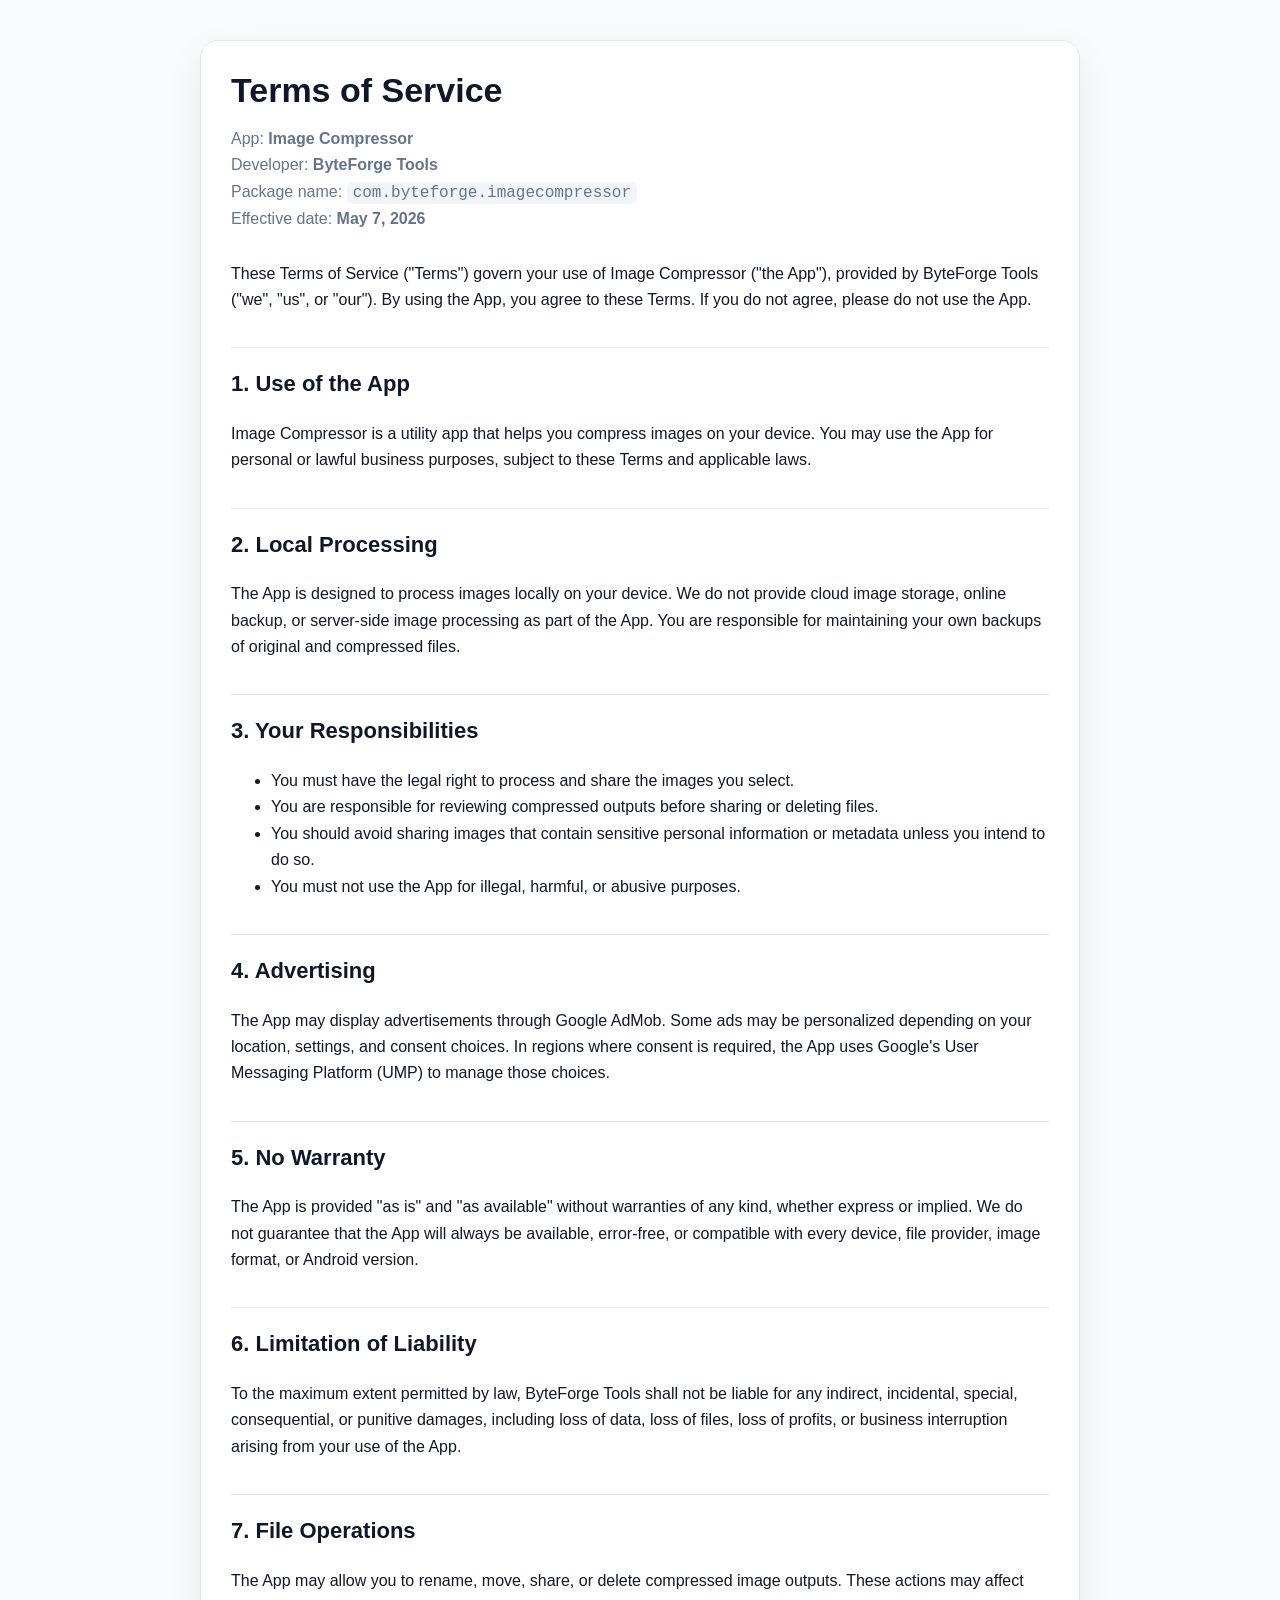
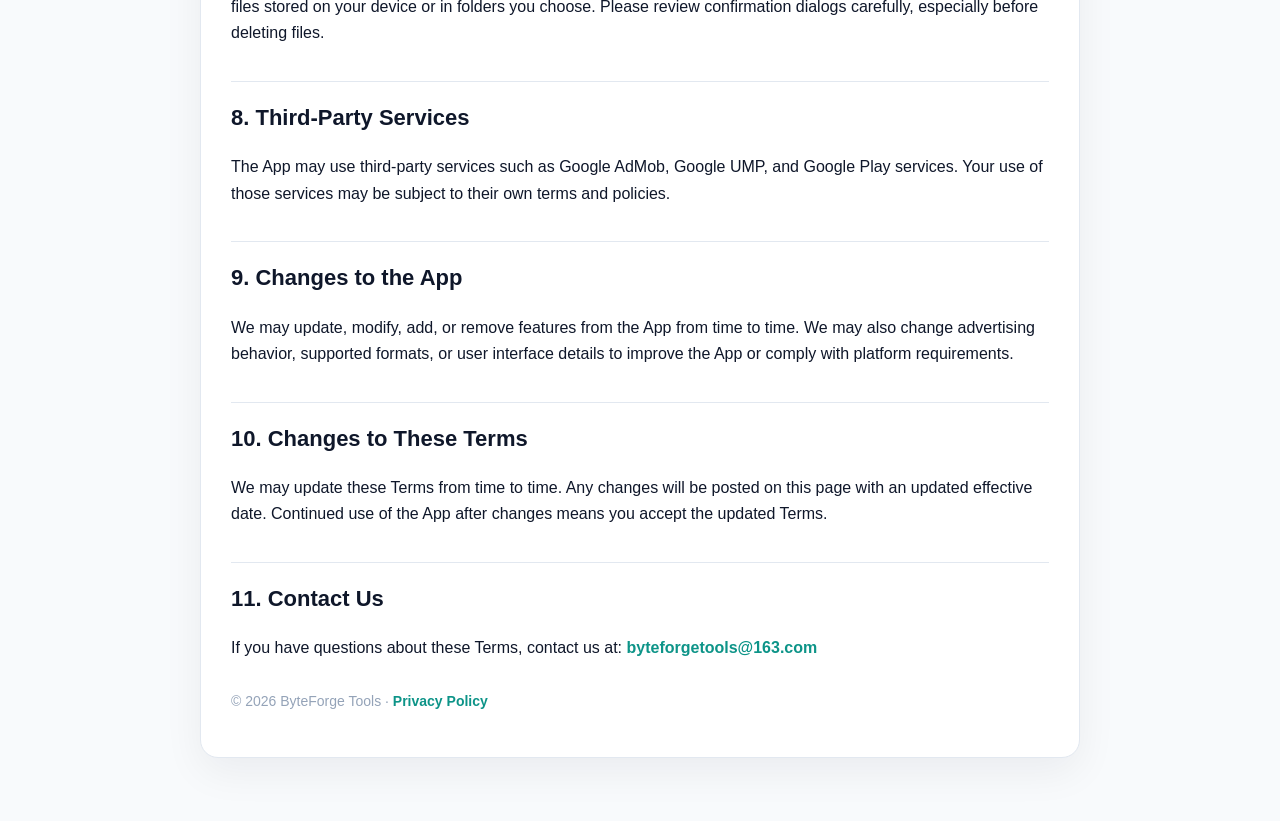
==== imagecompressor/terms.html @ 09f1385c "Add legal pages for Image Compressor Add a GitHub Pages landing page plus Image Compressor privacy p" ====
<!doctype html>
<html lang="en">
<head>
  <meta charset="utf-8">
  <meta name="viewport" content="width=device-width, initial-scale=1">
  <title>Terms of Service — Image Compressor</title>
  <link rel="stylesheet" href="../assets/style.css">
</head>
<body>
  <main class="page">
    <article class="card">
      <h1>Terms of Service</h1>
      <p class="meta">
        App: <strong>Image Compressor</strong><br>
        Developer: <strong>ByteForge Tools</strong><br>
        Package name: <code>com.byteforge.imagecompressor</code><br>
        Effective date: <strong>May 7, 2026</strong>
      </p>

      <p>
        These Terms of Service ("Terms") govern your use of Image Compressor ("the App"),
        provided by ByteForge Tools ("we", "us", or "our"). By using the App, you agree
        to these Terms. If you do not agree, please do not use the App.
      </p>

      <h2>1. Use of the App</h2>
      <p>
        Image Compressor is a utility app that helps you compress images on your device.
        You may use the App for personal or lawful business purposes, subject to these Terms
        and applicable laws.
      </p>

      <h2>2. Local Processing</h2>
      <p>
        The App is designed to process images locally on your device. We do not provide cloud
        image storage, online backup, or server-side image processing as part of the App.
        You are responsible for maintaining your own backups of original and compressed files.
      </p>

      <h2>3. Your Responsibilities</h2>
      <ul>
        <li>You must have the legal right to process and share the images you select.</li>
        <li>You are responsible for reviewing compressed outputs before sharing or deleting files.</li>
        <li>You should avoid sharing images that contain sensitive personal information or metadata unless you intend to do so.</li>
        <li>You must not use the App for illegal, harmful, or abusive purposes.</li>
      </ul>

      <h2>4. Advertising</h2>
      <p>
        The App may display advertisements through Google AdMob. Some ads may be personalized
        depending on your location, settings, and consent choices. In regions where consent is
        required, the App uses Google's User Messaging Platform (UMP) to manage those choices.
      </p>

      <h2>5. No Warranty</h2>
      <p>
        The App is provided "as is" and "as available" without warranties of any kind, whether
        express or implied. We do not guarantee that the App will always be available, error-free,
        or compatible with every device, file provider, image format, or Android version.
      </p>

      <h2>6. Limitation of Liability</h2>
      <p>
        To the maximum extent permitted by law, ByteForge Tools shall not be liable for any
        indirect, incidental, special, consequential, or punitive damages, including loss of
        data, loss of files, loss of profits, or business interruption arising from your use
        of the App.
      </p>

      <h2>7. File Operations</h2>
      <p>
        The App may allow you to rename, move, share, or delete compressed image outputs.
        These actions may affect files stored on your device or in folders you choose. Please
        review confirmation dialogs carefully, especially before deleting files.
      </p>

      <h2>8. Third-Party Services</h2>
      <p>
        The App may use third-party services such as Google AdMob, Google UMP, and Google Play
        services. Your use of those services may be subject to their own terms and policies.
      </p>

      <h2>9. Changes to the App</h2>
      <p>
        We may update, modify, add, or remove features from the App from time to time. We may
        also change advertising behavior, supported formats, or user interface details to
        improve the App or comply with platform requirements.
      </p>

      <h2>10. Changes to These Terms</h2>
      <p>
        We may update these Terms from time to time. Any changes will be posted on this page
        with an updated effective date. Continued use of the App after changes means you
        accept the updated Terms.
      </p>

      <h2>11. Contact Us</h2>
      <p>
        If you have questions about these Terms, contact us at:
        <a href="mailto:byteforgetools@163.com">byteforgetools@163.com</a>
      </p>

      <p class="footer">
        © 2026 ByteForge Tools · <a href="./privacy-policy.html">Privacy Policy</a>
      </p>
    </article>
  </main>
</body>
</html>
---- assets/style.css ----
body {
  margin: 0;
  background: #f8fafc;
  color: #0f172a;
  font-family: -apple-system, BlinkMacSystemFont, "Segoe UI", Roboto, Helvetica, Arial, sans-serif;
  line-height: 1.65;
}

.page {
  max-width: 880px;
  margin: 0 auto;
  padding: 40px 22px 64px;
}

.card {
  background: #ffffff;
  border: 1px solid #e2e8f0;
  border-radius: 18px;
  padding: 30px;
  box-shadow: 0 14px 40px rgba(15, 23, 42, 0.06);
}

h1 {
  margin: 0 0 10px;
  font-size: 34px;
  line-height: 1.15;
}

h2 {
  margin-top: 34px;
  padding-top: 18px;
  border-top: 1px solid #e2e8f0;
  font-size: 22px;
}

h3 {
  margin-top: 24px;
  font-size: 18px;
}

p, li {
  font-size: 16px;
}

.meta {
  color: #64748b;
  margin-bottom: 28px;
}

a {
  color: #0d9488;
  text-decoration: none;
  font-weight: 600;
}

a:hover {
  text-decoration: underline;
}

code {
  background: #f1f5f9;
  border-radius: 6px;
  padding: 2px 6px;
}

.notice {
  background: #f0fdfa;
  border: 1px solid #99f6e4;
  border-radius: 14px;
  padding: 16px;
}

.footer {
  margin-top: 28px;
  color: #94a3b8;
  font-size: 14px;
}
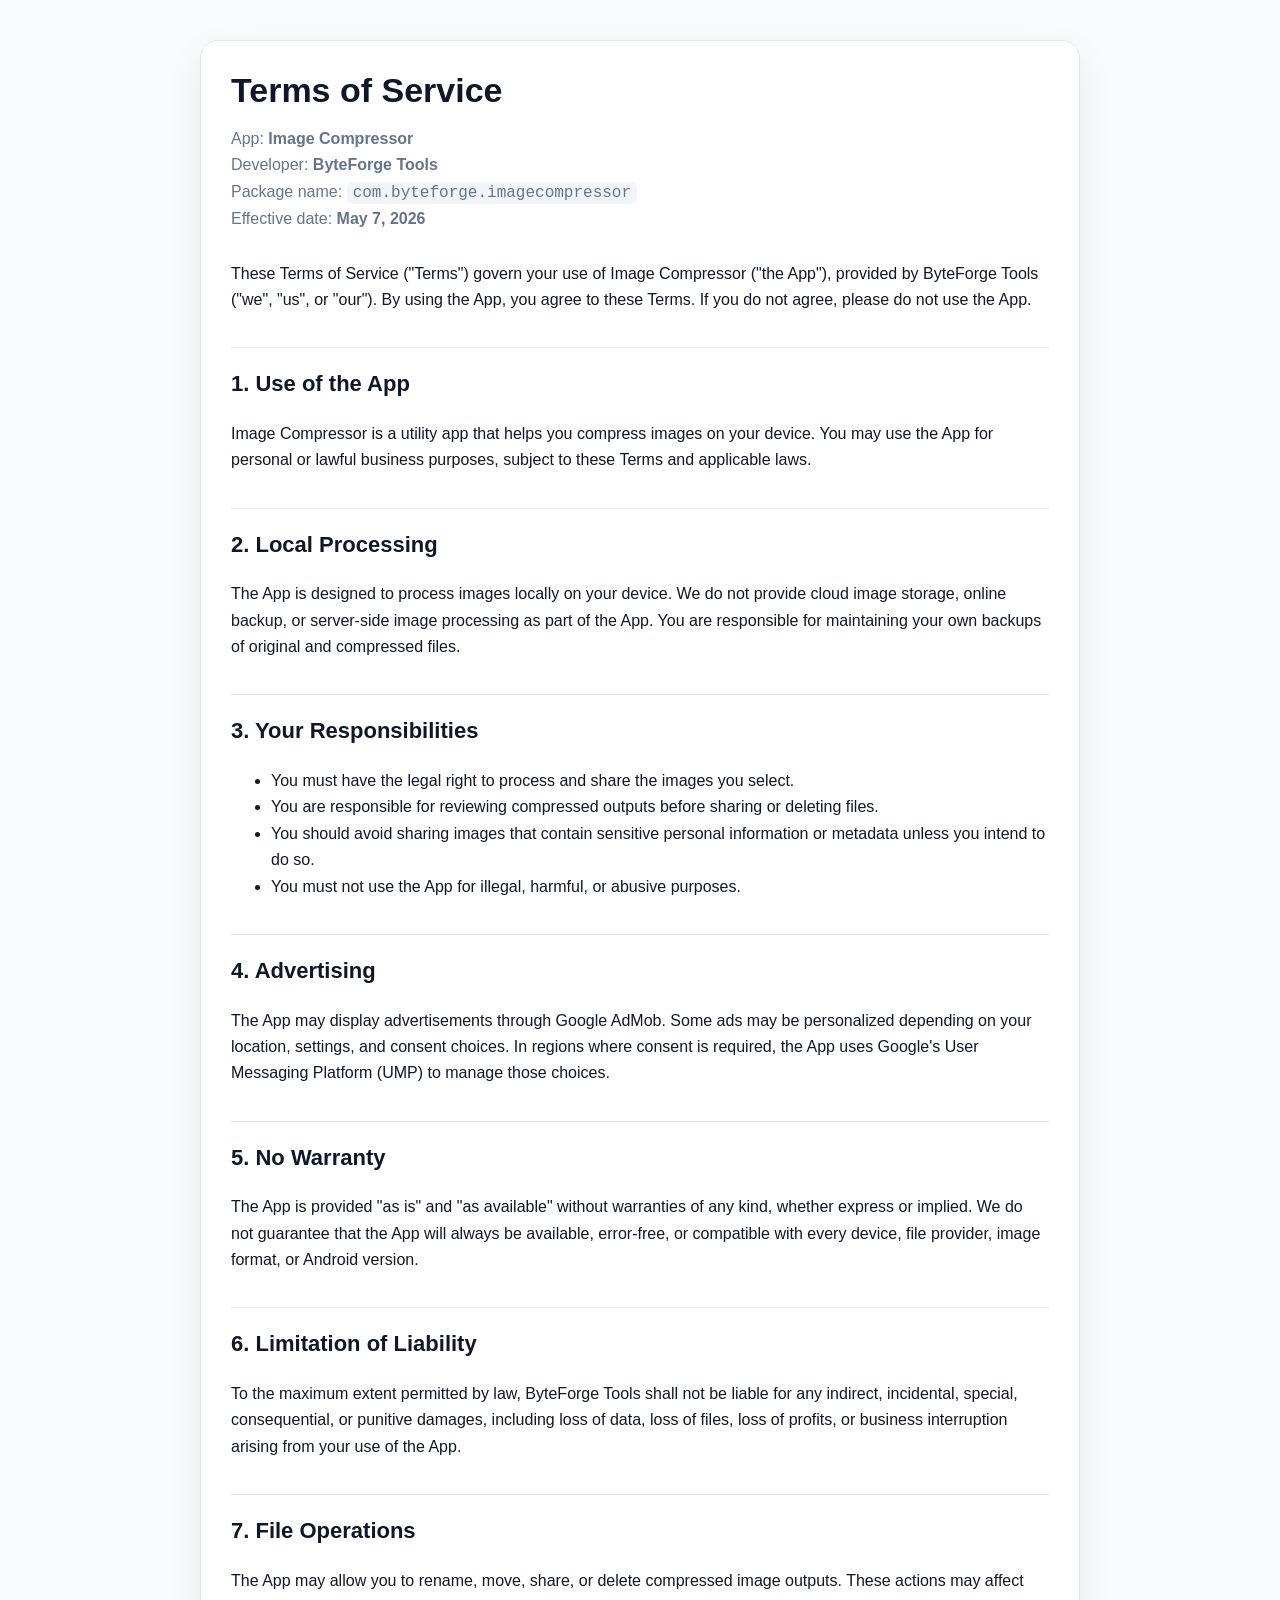
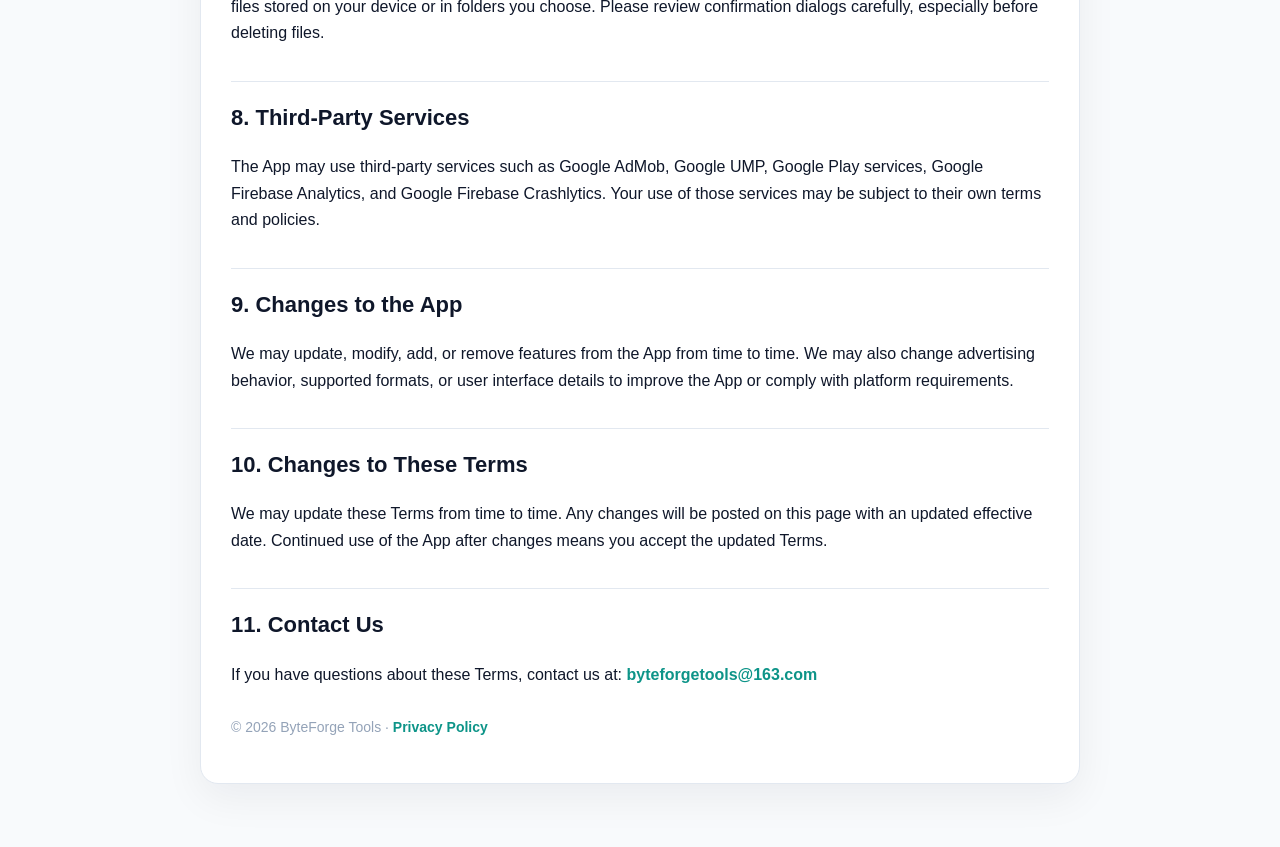
==== commit 5ae240bc: "feat：update doc" ====
--- a/imagecompressor/terms.html
+++ b/imagecompressor/terms.html
@@ -76,8 +76,9 @@
 
       <h2>8. Third-Party Services</h2>
       <p>
-        The App may use third-party services such as Google AdMob, Google UMP, and Google Play
-        services. Your use of those services may be subject to their own terms and policies.
+        The App may use third-party services such as Google AdMob, Google UMP, Google Play
+        services, Google Firebase Analytics, and Google Firebase Crashlytics. Your use of those
+        services may be subject to their own terms and policies.
       </p>
 
       <h2>9. Changes to the App</h2>
